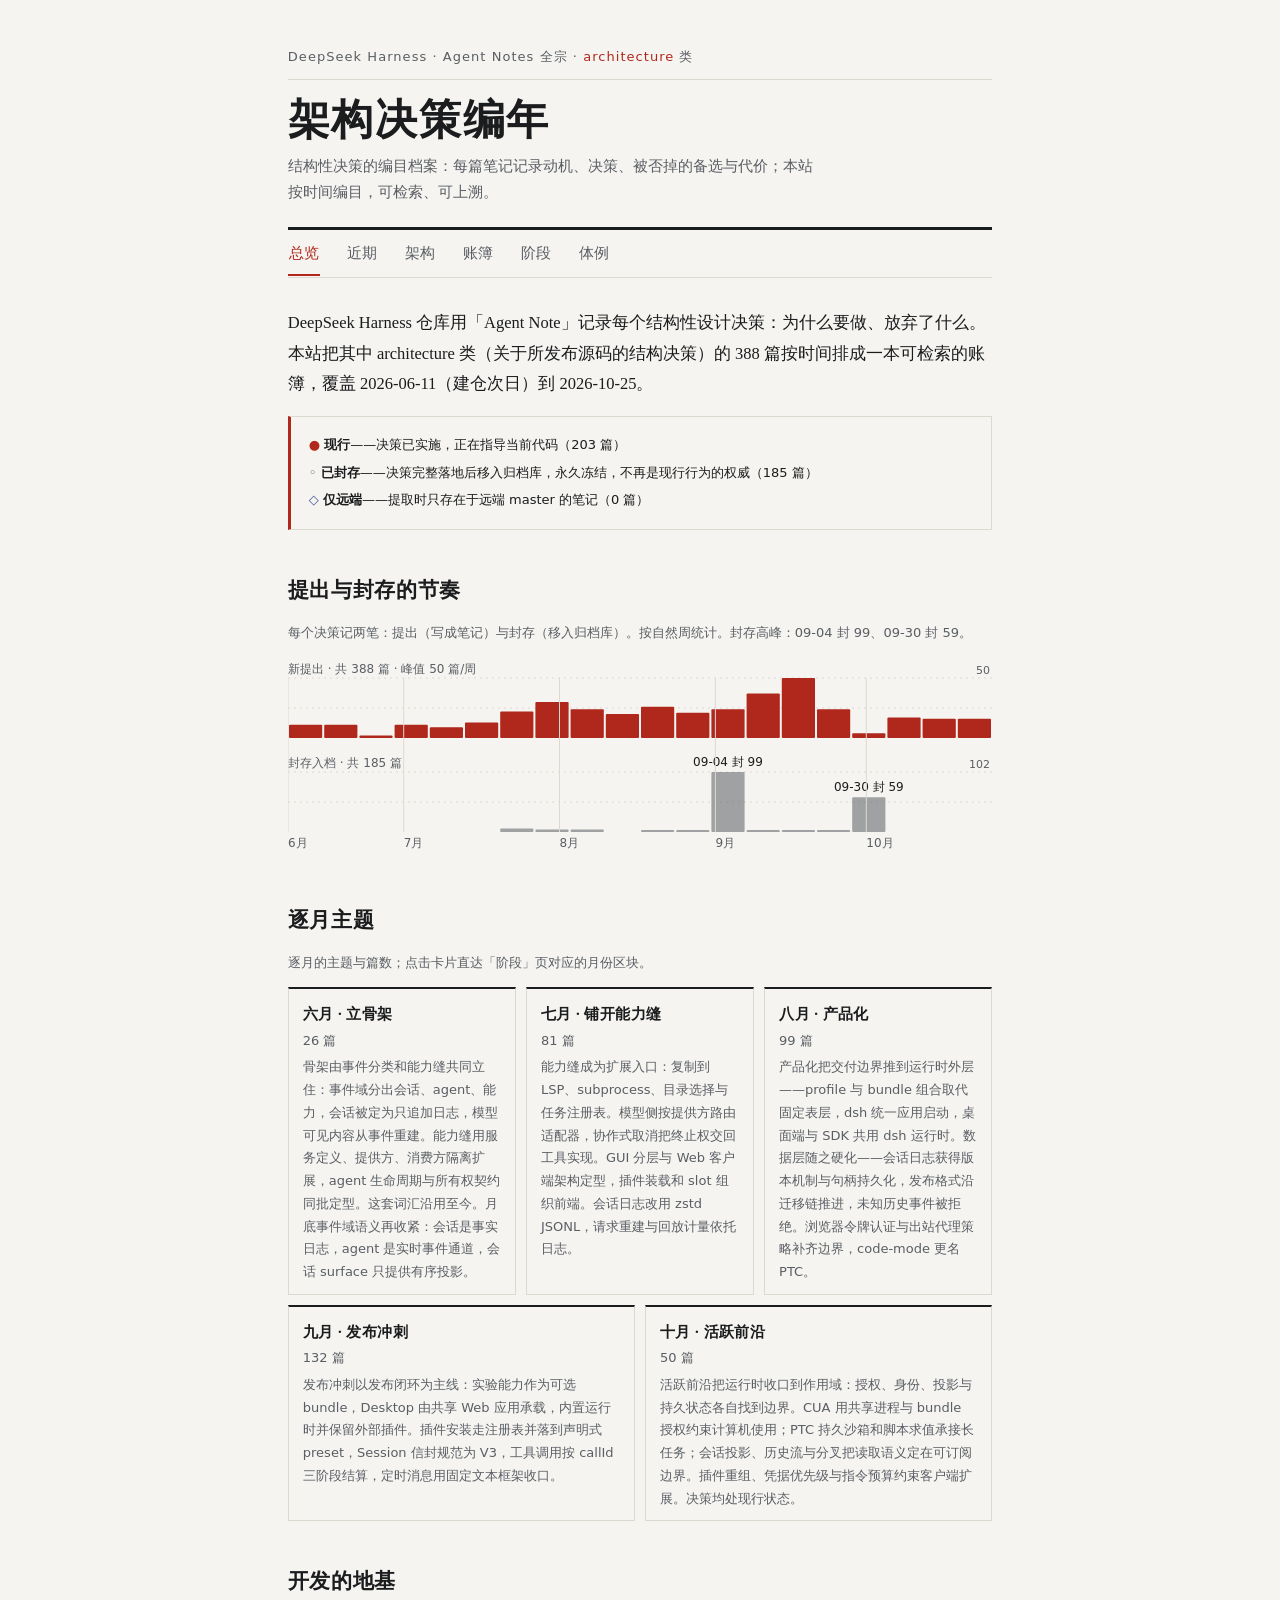
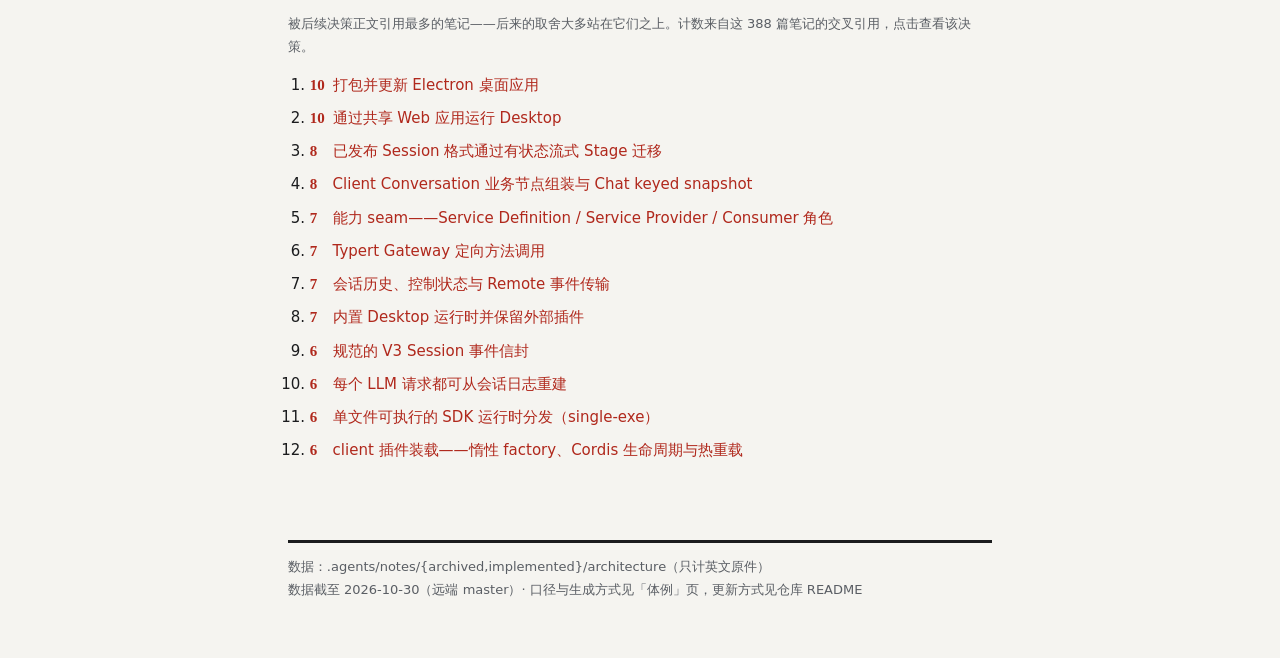
==== site/index.html @ 4ade8392 "修复 CI 提取步骤：extract 根目录探测纳入项目自身；DSH_REMOTE 支持从临时上游克隆读取 remoteHead（sync.yml 注入 dsh/master）" ====
<!doctype html>
<html lang="zh-CN">
<head>
  <meta charset="utf-8">
  <meta name="viewport" content="width=device-width, initial-scale=1">
  <meta name="description" content="">
  <title></title>
  <link rel="stylesheet" href="css/styles.css?v=202611031510b">
</head>
<body>
  <header class="site-head">
    <p class="kicker" id="slot-kicker"></p>
    <h1 id="slot-h1"></h1>
    <p class="subtitle" id="slot-subtitle"></p>
    <nav id="nav" aria-label="页面导航"></nav>
  </header>
  <main id="page" aria-live="polite">
    <noscript><p>本站按页加载脚本，需要启用 JavaScript。</p></noscript>
  </main>
  <footer class="site-foot">
    <p id="slot-footer"></p>
  </footer>
  <script src="js/vendor/marked.min.js"></script>
  <script src="js/data.js?v=202611031510b"></script>
  <script src="js/data.zh.js?v=202611031510b"></script>
  <script src="js/content.js?v=202611031510"></script>
  <script src="js/static.js"></script>
  <script src="js/app.js?v=202611031510b"></script>
</body>
</html>
---- site/css/styles.css ----
/* 架构决策编年 · 档案编目视觉体系
   文献标题用衬线，记录数据用等宽，说明文字用黑体；
   朱砂 = 现行/印色，墨灰 = 封存，靛青 = 仅远端。 */

:root {
  --paper: #f5f4f0;
  --ink: #1b1c1e;
  --ink-2: #5a5e64;
  --line: #dcd9d1;
  --line-soft: #e8e6e0;
  --seal: #b0281c;
  --seal-paper: #f1e4e0;
  --remote: #46539b;
  --hover: #eceae4;
  --serif: "Noto Serif SC", "Noto Serif CJK SC", "Source Han Serif SC", "Songti SC", "SimSun", serif;
  --sans: "Noto Sans SC", "PingFang SC", "Hiragino Sans GB", "Microsoft YaHei", system-ui, sans-serif;
  --mono: ui-monospace, "SF Mono", Menlo, Consolas, "Liberation Mono", monospace;
}

@media (prefers-color-scheme: dark) {
  :root {
    --paper: #17181a;
    --ink: #e9e7e2;
    --ink-2: #a3a7ad;
    --line: #2f3235;
    --line-soft: #24262a;
    --seal: #e0604c;
    --seal-paper: #2c211f;
    --remote: #9aa7e0;
    --hover: #1f2225;
  }
}

* { box-sizing: border-box; }

body {
  margin: 0;
  background: var(--paper);
  color: var(--ink);
  font: 400 15px/1.75 var(--sans);
  -webkit-font-smoothing: antialiased;
}

::selection { background: var(--seal); color: #fff; }

.site-head, main, .site-foot {
  max-width: 78ch;
  margin: 0 auto;
  padding: 0 20px;
}
.site-head { padding-top: 46px; }
main { min-height: 40vh; padding-bottom: 56px; }
.site-foot { padding-bottom: 44px; }

/* 卷首 */
.kicker {
  color: var(--ink-2);
  font-size: 13px;
  letter-spacing: .08em;
  margin: 0 0 14px;
  padding-bottom: 10px;
  border-bottom: 1px solid var(--line);
}
.kicker b { color: var(--seal); font-weight: 500; }

h1 {
  font-family: var(--serif);
  font-size: 42px;
  font-weight: 600;
  letter-spacing: .04em;
  line-height: 1.25;
  margin: 0 0 8px;
}

.subtitle {
  color: var(--ink-2);
  font-size: 14.5px;
  max-width: 58ch;
  margin: 0 0 22px;
}

#nav {
  display: flex;
  flex-wrap: wrap;
  gap: 2px 26px;
  border-top: 3px solid var(--ink);
  border-bottom: 1px solid var(--line);
  margin: 0 0 30px;
  padding: 2px 0;
}
#nav a {
  color: var(--ink-2);
  font-size: 14.5px;
  padding: 9px 1px 8px;
  border-bottom: 2px solid transparent;
  margin-bottom: -1px;
}
#nav a:hover { color: var(--ink); text-decoration: none; }
#nav a[aria-current="page"] {
  color: var(--seal);
  border-bottom-color: var(--seal);
}

/* 正文排版 */
.lede {
  font-family: var(--serif);
  font-size: 16.5px;
  line-height: 1.85;
  margin: 0 0 16px;
}
h2 {
  font-family: var(--serif);
  font-size: 21px;
  font-weight: 600;
  letter-spacing: .03em;
  margin: 42px 0 10px;
}
h3 { font-size: 15px; font-weight: 500; margin: 22px 0 6px; }
a { color: var(--seal); text-decoration: none; }
a:hover { text-decoration: underline; }
code { font-family: var(--mono); font-size: .9em; background: transparent; padding: 0; }
.small { font-size: 13px; }
.muted { color: var(--ink-2); }
.loading, .load-error { color: var(--ink-2); padding: 24px 0; }
.load-error { color: var(--seal); }

/* 数据带 */
.stats {
  display: flex;
  flex-wrap: wrap;
  border-top: 1px solid var(--line);
  border-bottom: 1px solid var(--line);
  margin: 0 0 16px;
}
.stats span {
  flex: 1 1 auto;
  color: var(--ink-2);
  font-size: 13px;
  padding: 10px 18px 10px 0;
  margin-right: 18px;
  border-right: 1px solid var(--line-soft);
}
.stats span:last-child { border-right: 0; }
.stats b {
  display: block;
  color: var(--ink);
  font-family: var(--serif);
  font-size: 24px;
  font-weight: 600;
  line-height: 1.3;
  font-variant-numeric: tabular-nums;
}

.legend {
  display: flex;
  flex-wrap: wrap;
  gap: 4px 20px;
  color: var(--ink-2);
  font-size: 13px;
  margin: 0 0 10px;
}
.legend i { font-style: normal; }
.legend .i.k { color: var(--seal); }
.legend .a.k { color: var(--ink-2); }
.legend .r.k { color: var(--remote); }

/* 怎么读 */
.guide {
  border: 1px solid var(--line);
  border-left: 3px solid var(--seal);
  border-radius: 0;
  padding: 12px 18px;
  margin: 0 0 16px;
  background: var(--paper);
}
.guide p { margin: 5px 0; }
.guide .k { font-style: normal; }
.guide .i.k { color: var(--seal); }
.guide .a.k { color: var(--ink-2); }
.guide .r.k { color: var(--remote); }

/* 节奏图 */
.cadence { margin: 0; }
.cadence .lane-label, .cadence .tick { fill: var(--ink-2); font-size: 12px; }
.cadence .gridval { fill: var(--ink-2); font-size: 11px; font-variant-numeric: tabular-nums; }
.cadence .sweep { fill: var(--ink); font-size: 12px; }
.cadence .gridline { stroke: var(--line); stroke-width: 1; stroke-dasharray: 2 4; }
.cadence .monthline { stroke: var(--line); stroke-width: 1; }
.cadence .bar-p { fill: var(--seal); }
.cadence .bar-s { fill: var(--ink-2); opacity: .55; }
.cadence .hit { fill: transparent; }

/* 月份速览条 */
.month-strip { display: flex; flex-wrap: wrap; gap: 10px; }
.month-strip a {
  flex: 1 1 190px;
  border: 1px solid var(--line);
  border-top: 2px solid var(--ink);
  border-radius: 0;
  padding: 12px 14px 10px;
  color: inherit;
  background: var(--paper);
}
.month-strip a:hover { background: var(--hover); text-decoration: none; border-top-color: var(--seal); }
.month-strip .m { font-family: var(--serif); font-weight: 600; letter-spacing: .03em; }
.month-strip .c { display: block; color: var(--ink-2); font-size: 13px; font-variant-numeric: tabular-nums; margin-top: 2px; }
.month-strip .p { display: block; color: var(--ink-2); font-size: 13px; margin-top: 4px; }

/* 账簿 */
.ledger-tools {
  display: flex;
  align-items: center;
  gap: 14px;
  margin-bottom: 14px;
}
.ledger-tools input {
  flex: 1;
  min-width: 0;
  max-width: 46ch;
  font: 400 14px/1.4 var(--sans);
  color: var(--ink);
  background: var(--paper);
  border: 1px solid var(--line);
  border-bottom: 1px solid var(--ink);
  border-radius: 0;
  padding: 8px 12px;
}
.ledger-tools input:focus { outline: 2px solid var(--seal); outline-offset: -1px; }
.ledger-tools .lang-toggle,
#lang-toggle {
  flex: none;
  font: 400 13px/1 var(--sans);
  color: var(--ink);
  background: var(--paper);
  border: 1px solid var(--ink);
  border-radius: 2px;
  padding: 8px 12px;
  cursor: pointer;
}
#lang-toggle:hover { background: var(--hover); }
#lang-toggle[aria-pressed="true"] { border-color: var(--seal); color: var(--seal); }

.ledger > details {
  border-top: 1px solid var(--line);
  border-left: 2px solid transparent;
  padding-left: 14px;
  margin-left: -16px;
}
.ledger > details:last-of-type { border-bottom: 1px solid var(--line); }
.ledger > details[open] { border-left-color: var(--seal); }
.ledger summary {
  display: flex;
  flex-wrap: wrap;
  align-items: baseline;
  gap: 4px 12px;
  padding: 12px 2px;
  cursor: pointer;
}
.ledger summary .vol {
  font-family: var(--serif);
  font-size: 12.5px;
  color: var(--ink-2);
  border: 1px solid var(--line);
  border-radius: 2px;
  padding: 0 7px;
  line-height: 1.7;
}
.ledger summary .m {
  font-family: var(--serif);
  font-size: 17px;
  font-weight: 600;
  letter-spacing: .04em;
  min-width: 3em;
}
.ledger summary .phase { font-weight: 500; }
.ledger summary .count { color: var(--ink-2); font-size: 13px; font-variant-numeric: tabular-nums; }
.ledger > details[open] summary .m { color: var(--seal); }
.phase-note { color: var(--ink-2); font-size: 13px; margin: 0 0 10px; padding: 0 2px; }
.rows { padding-bottom: 14px; }

/* 账簿行：抽出即展开的卷宗 */
.rowd {
  border: 1px solid transparent;
  border-radius: 6px;
  margin-bottom: 6px;
}
.rowd > summary {
  display: flex;
  align-items: baseline;
  gap: 10px;
  padding: 5px 10px;
  cursor: pointer;
  list-style: none;
  border-left: 2px solid transparent;
  margin-left: -12px;
}
.rowd > summary::-webkit-details-marker { display: none; }
.rowd > summary:hover { background: var(--hover); border-radius: 6px; }
.rowd[open] { border-color: var(--line); background: var(--paper); }
.rowd[open] > summary { border-left-color: var(--seal); padding: 8px 12px 4px; }
.rowd .mark { flex: none; width: 1em; text-align: center; }
.rowd .d { flex: none; color: var(--ink-2); }
.rowd .tt {
  flex: 1;
  min-width: 0;
  overflow: hidden;
  text-overflow: ellipsis;
  white-space: nowrap;
}
.rowd[open] .tt {
  white-space: normal;
  font-family: var(--serif);
  font-size: 15px;
  font-weight: 600;
  color: var(--ink);
}
.rowd.a, .rowd.a .mark, .rowd.a .tt { color: var(--ink-2); }
.rowd.i .mark { color: var(--seal); }
.rowd.r .mark { color: var(--remote); }
.rowd.r .tt { font-style: normal; }

.rowd .detail { padding: 4px 12px 12px; }
.rowd .detail .sec {
  margin: 0 0 16px;
  padding-top: 12px;
  border-top: 1px solid var(--line-soft);
  font-size: 13.5px;
  line-height: 1.75;
}
.rowd .detail .sec:first-child { border-top: 0; padding-top: 2px; }
.rowd .detail .lbl {
  display: block;
  font-weight: 600;
  color: var(--seal);
  font-size: 15px;
  letter-spacing: .02em;
  margin-bottom: 6px;
}
/* Markdown 渲染正文：内部小节标题用衬线墨色，与章节徽章明确分层 */
.rowd .detail .md { line-height: 1.8; }
.rowd .detail .md > :first-child { margin-top: 0; }
.rowd .detail .md > :last-child { margin-bottom: 0; }
.rowd .detail .md h3 {
  font-family: var(--serif);
  font-size: 15px;
  font-weight: 600;
  letter-spacing: .02em;
  color: var(--ink);
  margin: 16px 0 6px;
  padding-bottom: 3px;
  border-bottom: 1px solid var(--line-soft);
}
.rowd .detail .md h4 {
  font-size: 13.5px;
  font-weight: 600;
  color: var(--ink);
  margin: 12px 0 4px;
}
.rowd .detail .md p { margin: 6px 0; }
.rowd .detail .md ul, .rowd .detail .md ol { margin: 6px 0; padding-left: 20px; }
.rowd .detail .md li { margin: 3px 0; }
.rowd .detail .md code {
  font-family: var(--mono);
  font-size: .92em;
  background: var(--hover);
  border-radius: 3px;
  padding: 0 4px;
}
.rowd .detail .md pre {
  background: var(--hover);
  border: 1px solid var(--line);
  border-radius: 3px;
  padding: 8px 12px;
  overflow-x: auto;
}
.rowd .detail .md pre code { background: transparent; padding: 0; }
.rowd .detail .md table {
  border-collapse: collapse;
  margin: 8px 0;
  font-size: 13px;
  display: block;
  overflow-x: auto;
  max-width: 100%;
}
.rowd .detail .md th, .rowd .detail .md td {
  border: 1px solid var(--line);
  padding: 3px 10px;
  text-align: left;
  vertical-align: top;
}
.rowd .detail .md th { background: var(--hover); font-weight: 500; }
.rowd .detail .md blockquote {
  margin: 6px 0;
  padding: 2px 0 2px 12px;
  border-left: 3px solid var(--line);
  color: var(--ink-2);
}
.rowd .detail .md hr { border: 0; border-top: 1px solid var(--line); margin: 10px 0; }
.rowd .detail .md a { color: var(--seal); }
.rowd .detail .md code.md-ref { color: var(--ink-2); background: transparent; padding: 0; }
.rowd .detail .alts { margin: 0; padding-left: 18px; }
.rowd .detail .alts li { margin: 4px 0; }
.rowd .detail .alts b { font-weight: 500; }
.rowd .detail .refs a { margin-right: 10px; }
.rowd .detail .refs code { color: var(--seal); }
.rowd .detail .meta { margin: 0; overflow-wrap: anywhere; }
.rowd .detail .meta code { color: var(--ink-2); }

/* 开发的地基 */
.founds { margin: 0; padding-left: 22px; }
.founds li { margin: 7px 0; }
.founds .n {
  display: inline-block;
  min-width: 2.4ch;
  font-family: var(--serif);
  font-weight: 600;
  font-variant-numeric: tabular-nums;
  color: var(--seal);
}

/* 架构页 */
.map-embed { margin: 18px 0 8px; }
.map-embed iframe {
  width: 100%;
  height: 680px;
  border: 1px solid var(--line);
  border-radius: 0;
  background: var(--paper);
}
.map-embed figcaption { color: var(--ink-2); font-size: 13px; margin-bottom: 6px; }
.region { margin-bottom: 34px; }
.region h2 .vol {
  font-size: 12.5px;
  font-weight: 400;
  color: var(--ink-2);
  border: 1px solid var(--line);
  border-radius: 2px;
  padding: 1px 7px;
  margin-right: 4px;
  vertical-align: 3px;
  letter-spacing: 0;
}
.keys { margin: 10px 0 0; padding: 0; list-style: none; }
.keys li { display: flex; align-items: baseline; gap: 10px; padding: 4px 0; }
.keys .mark { flex: none; width: 1em; text-align: center; }
.keys li.a .mark { color: var(--ink-2); }
.keys li.i .mark { color: var(--seal); }
.keys li.r .mark { color: var(--remote); }
.keys .gloss { color: var(--ink-2); font-size: 13.5px; }
.keys a { color: inherit; display: inline; }
.keys a:hover { color: var(--seal); text-decoration: none; }
.keys .d { color: var(--ink-2); }
.keys .slug { color: var(--ink-2); font-size: 12px; }

/* 阶段页 */
.phase-block { margin-bottom: 40px; }
.phase-block > header {
  display: flex;
  flex-wrap: wrap;
  align-items: baseline;
  gap: 4px 14px;
  margin-bottom: 6px;
  padding-top: 10px;
  border-top: 1px solid var(--line);
}
.phase-block > header .vol {
  font-family: var(--serif);
  font-size: 12.5px;
  color: var(--ink-2);
  border: 1px solid var(--line);
  border-radius: 2px;
  padding: 0 7px;
}
.phase-block > header .m { font-family: var(--serif); font-size: 20px; font-weight: 600; letter-spacing: .03em; }
.phase-block > header .range { color: var(--ink-2); font-size: 13px; }
.phase-block > header .count { color: var(--ink-2); font-size: 13px; margin-left: auto; font-variant-numeric: tabular-nums; }
.sweep-callout {
  border-left: 3px solid var(--ink-2);
  padding: 2px 0 2px 14px;
  margin: 14px 0;
}
.sweep-callout p { margin: 4px 0; }

/* 体例页 */
.about dt { font-weight: 500; margin-top: 18px; font-family: var(--serif); letter-spacing: .02em; }
.about dd { margin: 3px 0 0; color: var(--ink-2); }
.class-table { border-collapse: collapse; margin: 12px 0; font-size: 14px; }
.class-table th, .class-table td {
  text-align: left;
  padding: 6px 20px 6px 0;
  border-bottom: 1px solid var(--line);
  font-weight: 400;
}
.class-table th { color: var(--ink-2); font-size: 13px; }
.class-table td.num { font-variant-numeric: tabular-nums; }

/* 版权页 */
.site-foot p {
  color: var(--ink-2);
  font-size: 13px;
  border-top: 3px solid var(--ink);
  padding-top: 12px;
  line-height: 1.8;
}

@media (max-width: 560px) {
  .site-head { padding-top: 30px; }
  h1 { font-size: 32px; }
  .stats span { padding-right: 12px; margin-right: 12px; }
  .rowd > summary { gap: 7px; }
}

/* 锚点跳转高亮 */
@keyframes arch-flash {
  from { background: var(--seal-paper); }
  to { background: transparent; }
}
.phase-block.flash { animation: arch-flash 1.4s ease-out 1; border-radius: 6px; }
@media (prefers-reduced-motion: reduce) {
  .phase-block.flash { animation: none; background: var(--seal-paper); }
}

/* 「近期」页 */
.recent-toggle { display: flex; flex-wrap: wrap; gap: 6px; margin: 0 0 18px; }
.recent-toggle button {
  font: 400 13px/1 var(--sans);
  color: var(--ink-2);
  background: var(--paper);
  border: 1px solid var(--line);
  border-radius: 14px;
  padding: 6px 14px;
  cursor: pointer;
}
.recent-toggle button:hover { color: var(--ink); }
.recent-toggle button[aria-pressed="true"] {
  color: var(--seal);
  border-color: var(--seal);
  font-weight: 500;
}
.pulse-band, .delta-band {
  display: flex; flex-wrap: wrap; gap: 4px 26px;
  border-top: 1px solid var(--line); border-bottom: 1px solid var(--line);
  padding: 12px 0; margin: 0 0 14px;
}
.pulse-band b, .delta-band b {
  font-family: var(--serif); font-size: 20px; font-weight: 600;
  font-variant-numeric: tabular-nums; display: block; line-height: 1.3;
}
.pulse-band span, .delta-band span { color: var(--ink-2); font-size: 13px; }
.pulse-band .hero { position: relative; }
.pulse-band .hero b { font-size: 30px; color: var(--seal); }
.pulse-band .hero b[data-log] { cursor: help; }
.pulse-band .hero b::after {
  content: attr(data-log);
  position: absolute; left: 0; top: calc(100% + 8px);
  background: var(--ink); color: var(--paper);
  font-family: var(--sans); font-size: 12px; font-weight: 400;
  padding: 4px 10px; border-radius: 4px; white-space: nowrap;
  opacity: 0; pointer-events: none; transition: opacity .12s; z-index: 5;
}
.pulse-band .hero b:hover::after { opacity: 1; }
.day { font-family: var(--serif); font-size: 15px; font-weight: 600; margin: 18px 0 4px; }
.day .n { font-family: var(--sans); font-size: 12px; font-weight: 400; color: var(--ink-2); }
.recent-feed, .feed { list-style: none; margin: 0; padding: 0; }
.recent-feed li, .feed li {
  display: flex; align-items: baseline; gap: 10px;
  padding: 4px 0; border-bottom: 1px solid var(--line-soft);
}
.recent-feed .mark, .feed .mark { flex: none; width: 1em; text-align: center; }
.recent-feed .d, .feed .d { flex: none; color: var(--ink-2); font-family: var(--mono); font-size: .9em; }
.recent-feed .t, .feed .t { color: inherit; }
.recent-feed li.i .mark, .feed li.i .mark { color: var(--seal); }
.recent-feed li.a, .feed li.a { color: var(--ink-2); }
.recent-feed li.r .mark, .feed li.r .mark { color: var(--remote); }
.recent-feed .tag, .feed .tag {
  flex: none; margin-left: auto; color: var(--ink-2);
  font-size: 12px; border: 1px solid var(--line); border-radius: 2px; padding: 0 7px;
}
.digest { border-top: 1px solid var(--line); padding: 10px 0; }
.digest header { display: flex; align-items: baseline; gap: 12px; }
.digest .dn { font-family: var(--serif); font-size: 16px; font-weight: 600; }
.digest .dc { color: var(--ink-2); font-size: 13px; font-variant-numeric: tabular-nums; }
.latest3 { list-style: none; margin: 6px 0 0; padding: 0; }
.latest3 li { padding: 2px 0; font-size: 13.5px; }
.latest3 a { color: inherit; }
.chips .chip {
  display: inline-block; border: 1px solid var(--line); border-radius: 14px;
  padding: 2px 12px; margin: 0 6px 6px 0; font-size: 13px;
}
.chips .chip b { font-weight: 600; color: var(--seal); }
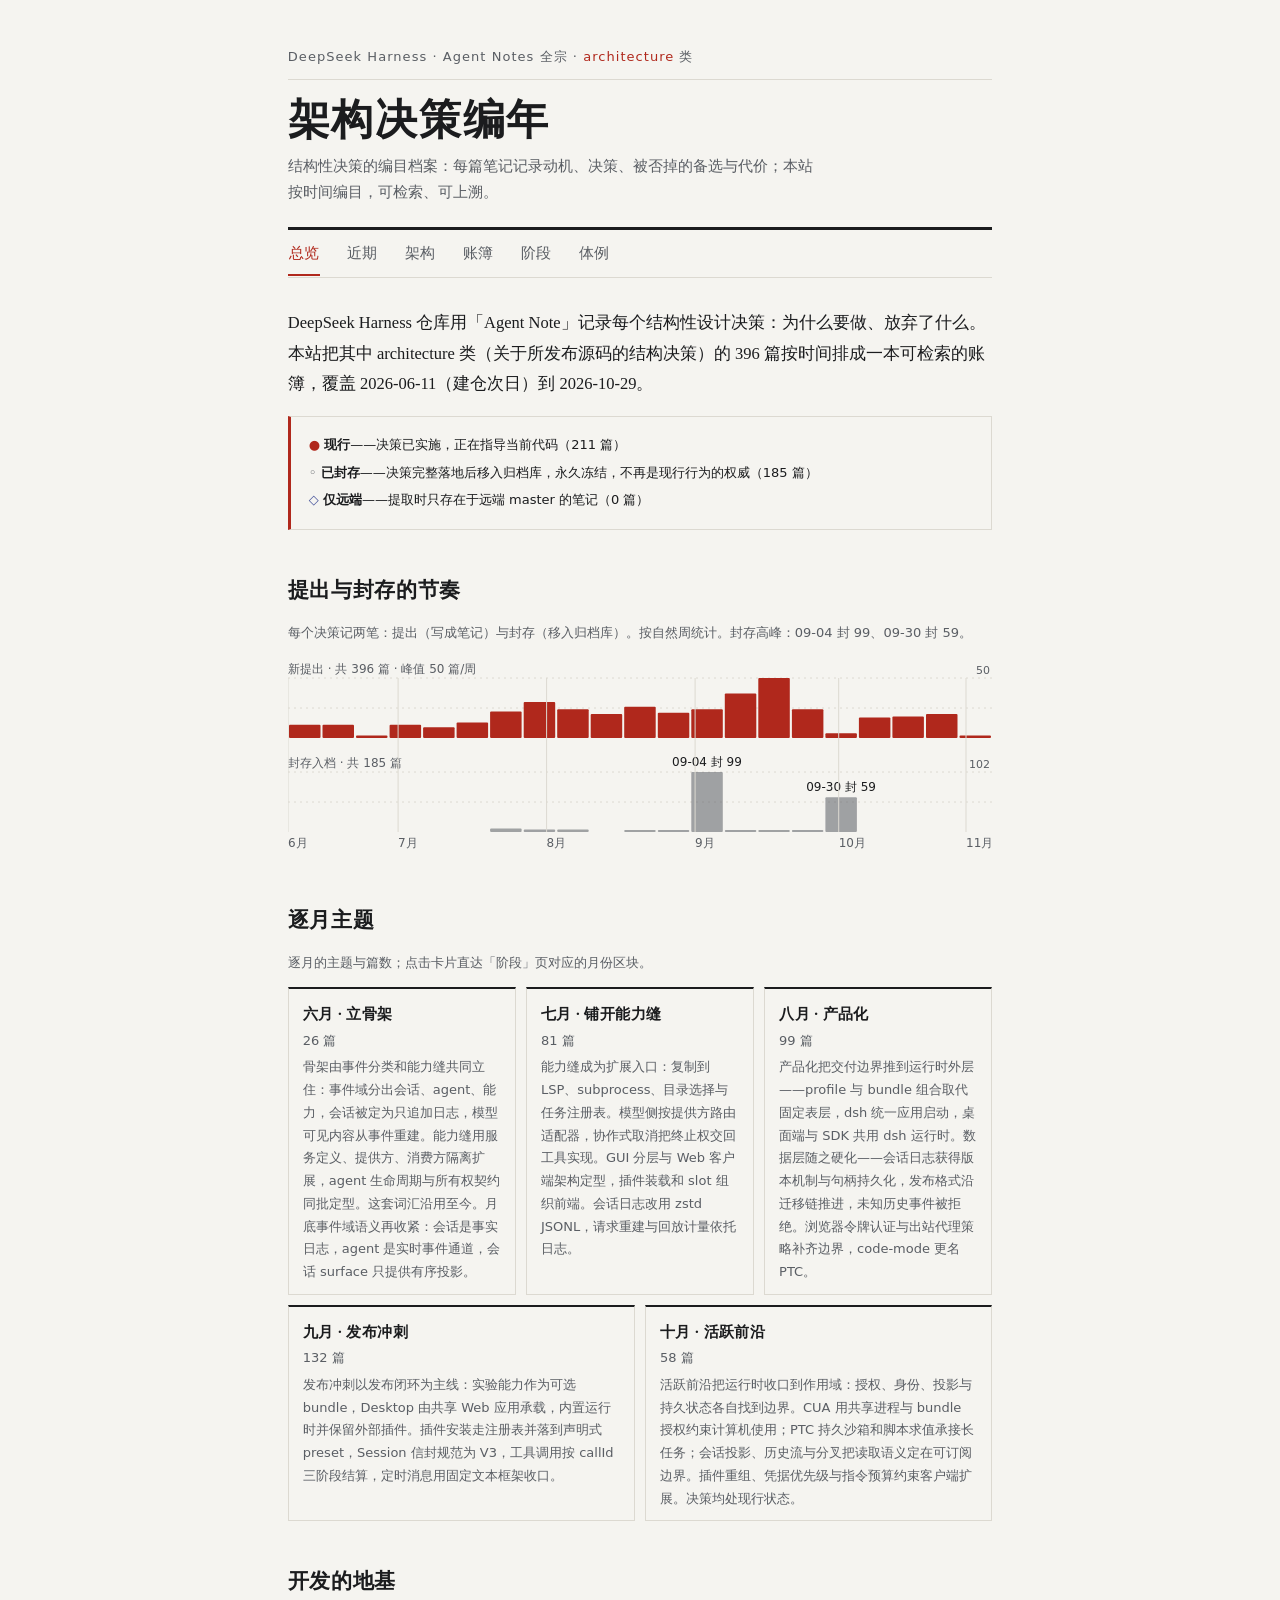
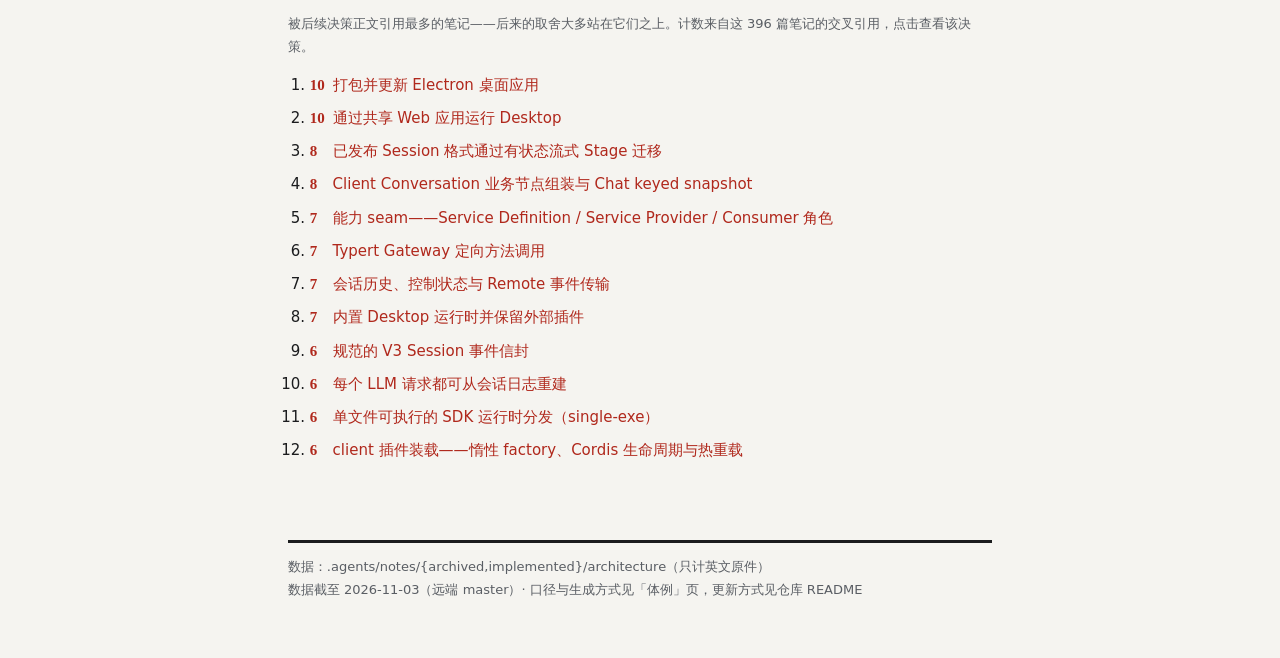
==== commit e791a8b1: "sync: 上游笔记更新 2026-11-04" ====
--- a/site/index.html
+++ b/site/index.html
@@ -5,7 +5,7 @@
   <meta name="viewport" content="width=device-width, initial-scale=1">
   <meta name="description" content="">
   <title></title>
-  <link rel="stylesheet" href="css/styles.css?v=202611031510b">
+  <link rel="stylesheet" href="css/styles.css?v=202611040110b">
 </head>
 <body>
   <header class="site-head">
@@ -21,10 +21,10 @@
     <p id="slot-footer"></p>
   </footer>
   <script src="js/vendor/marked.min.js"></script>
-  <script src="js/data.js?v=202611031510b"></script>
-  <script src="js/data.zh.js?v=202611031510b"></script>
-  <script src="js/content.js?v=202611031510"></script>
+  <script src="js/data.js?v=202611040110b"></script>
+  <script src="js/data.zh.js?v=202611040110b"></script>
+  <script src="js/content.js?v=202611040110"></script>
   <script src="js/static.js"></script>
-  <script src="js/app.js?v=202611031510b"></script>
+  <script src="js/app.js?v=202611040110b"></script>
 </body>
 </html>
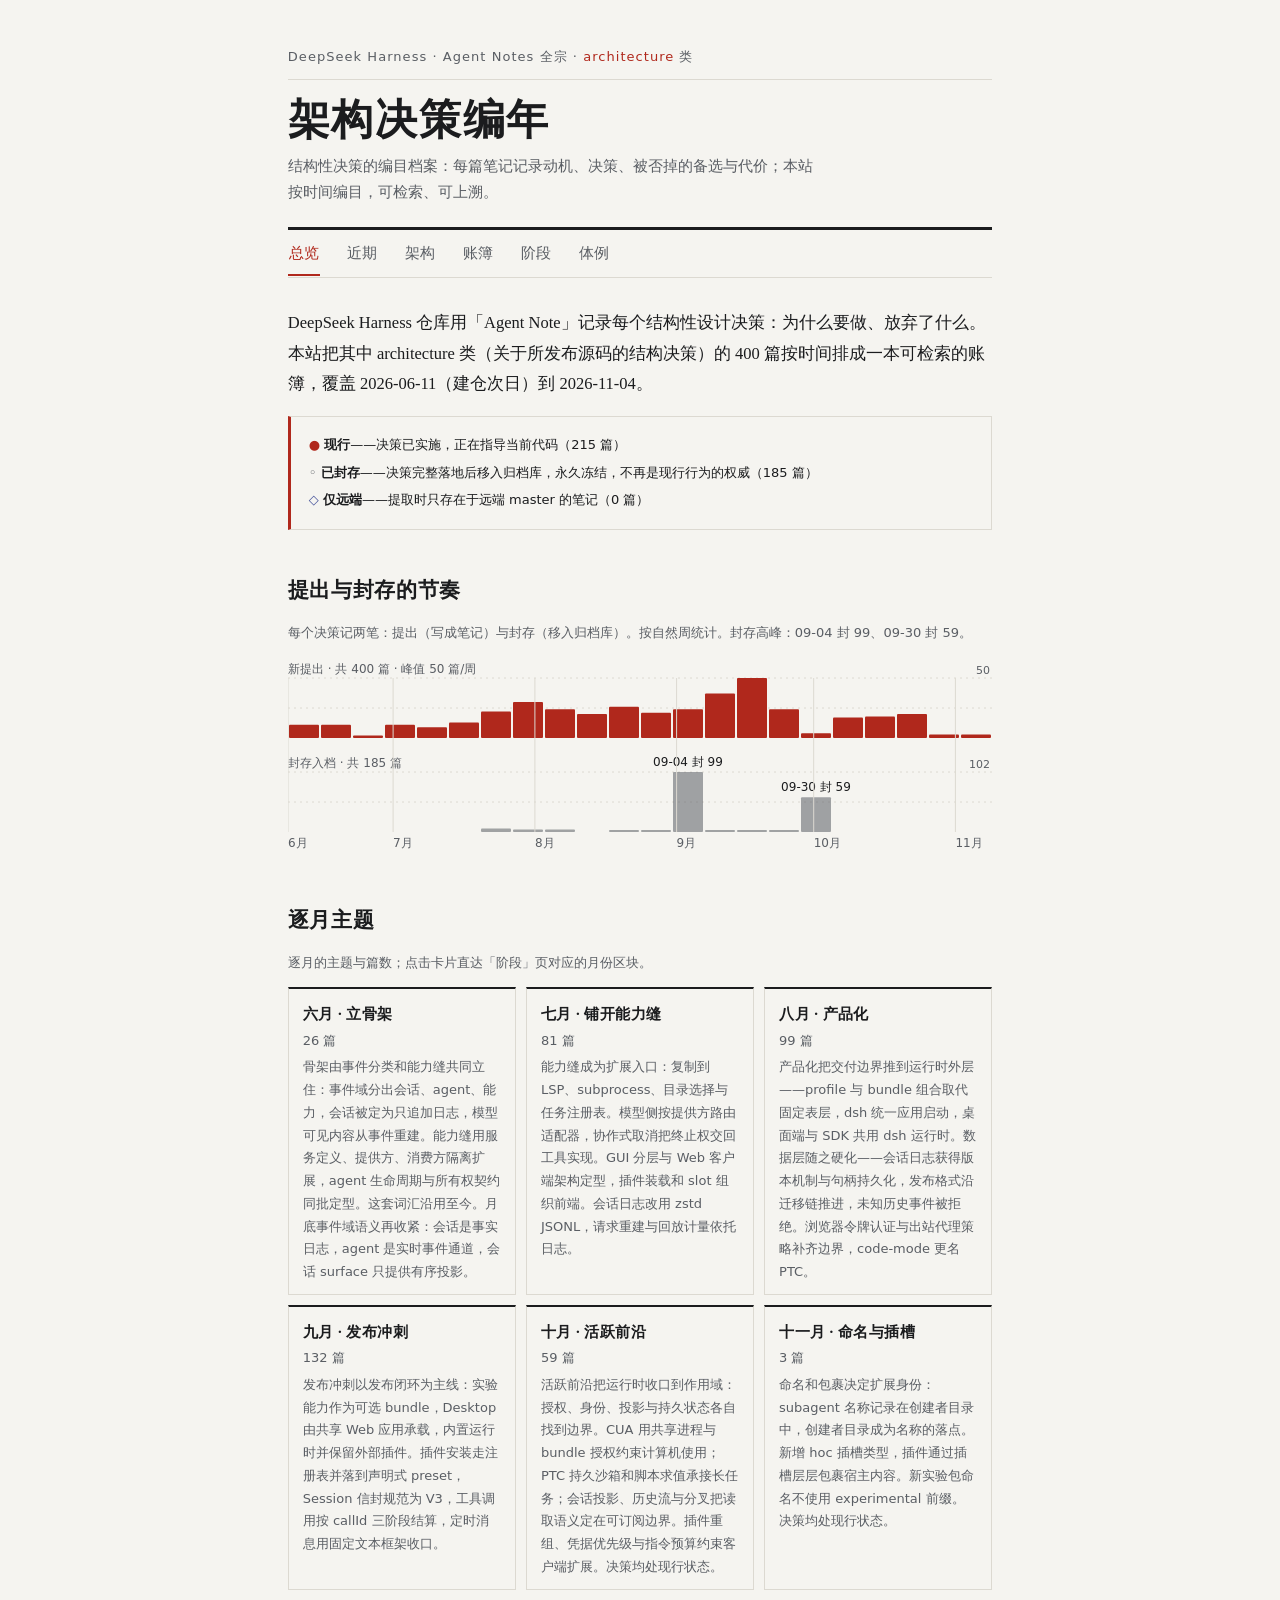
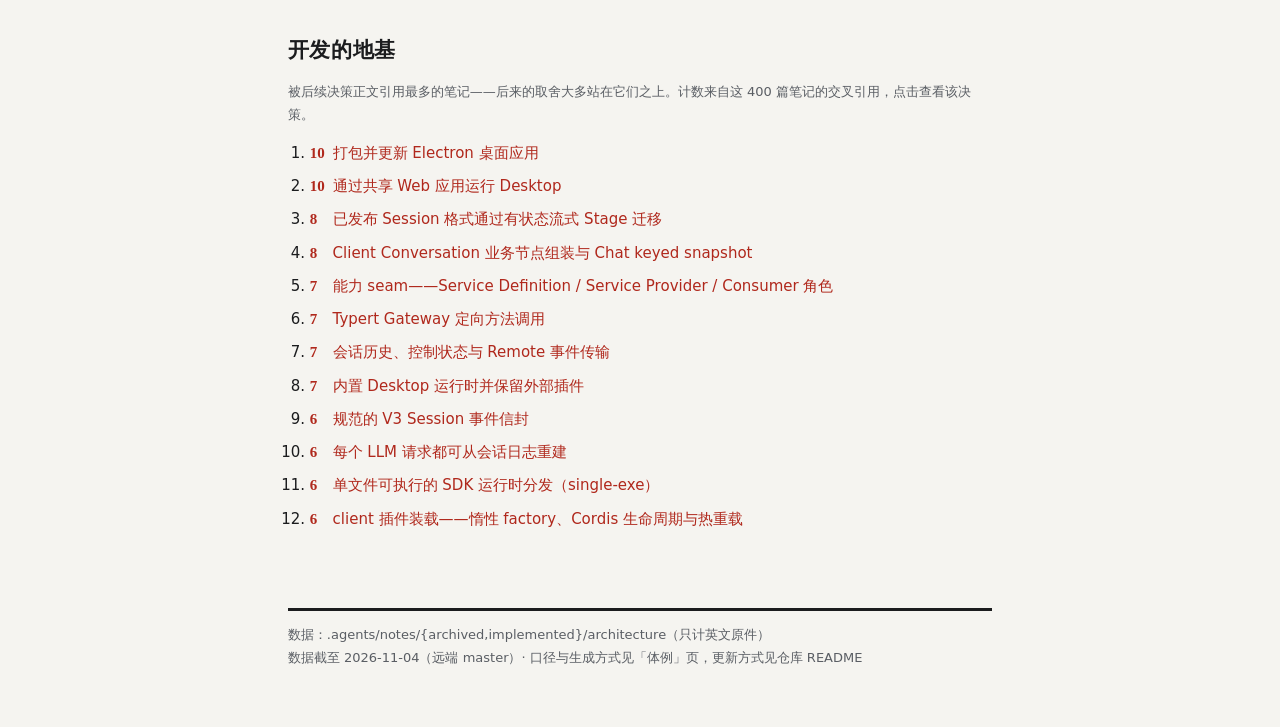
==== commit e5d31570: "sync: 上游笔记更新 2026-11-05" ====
--- a/site/index.html
+++ b/site/index.html
@@ -5,7 +5,7 @@
   <meta name="viewport" content="width=device-width, initial-scale=1">
   <meta name="description" content="">
   <title></title>
-  <link rel="stylesheet" href="css/styles.css?v=202611040110b">
+  <link rel="stylesheet" href="css/styles.css?v=202611050125b">
 </head>
 <body>
   <header class="site-head">
@@ -21,10 +21,10 @@
     <p id="slot-footer"></p>
   </footer>
   <script src="js/vendor/marked.min.js"></script>
-  <script src="js/data.js?v=202611040110b"></script>
-  <script src="js/data.zh.js?v=202611040110b"></script>
-  <script src="js/content.js?v=202611040110"></script>
+  <script src="js/data.js?v=202611050125b"></script>
+  <script src="js/data.zh.js?v=202611050125b"></script>
+  <script src="js/content.js?v=202611050125"></script>
   <script src="js/static.js"></script>
-  <script src="js/app.js?v=202611040110b"></script>
+  <script src="js/app.js?v=202611050125b"></script>
 </body>
 </html>
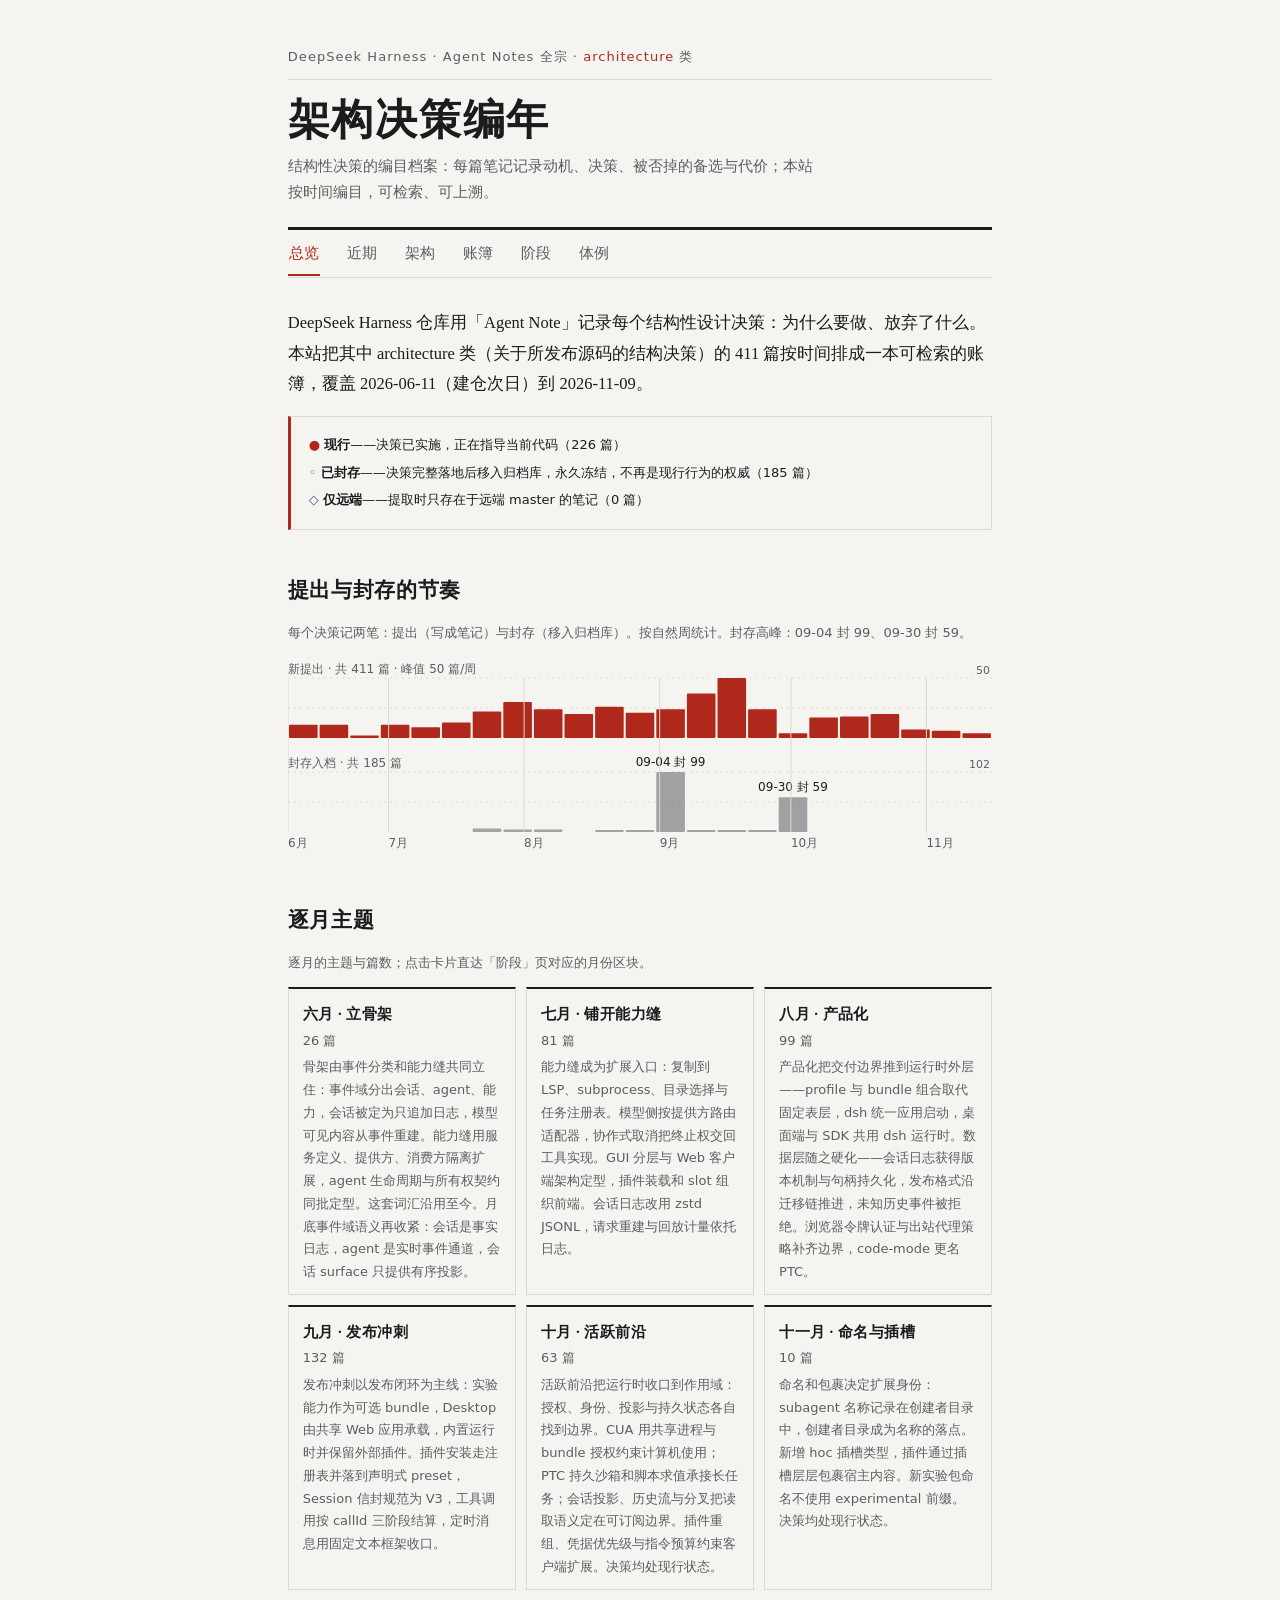
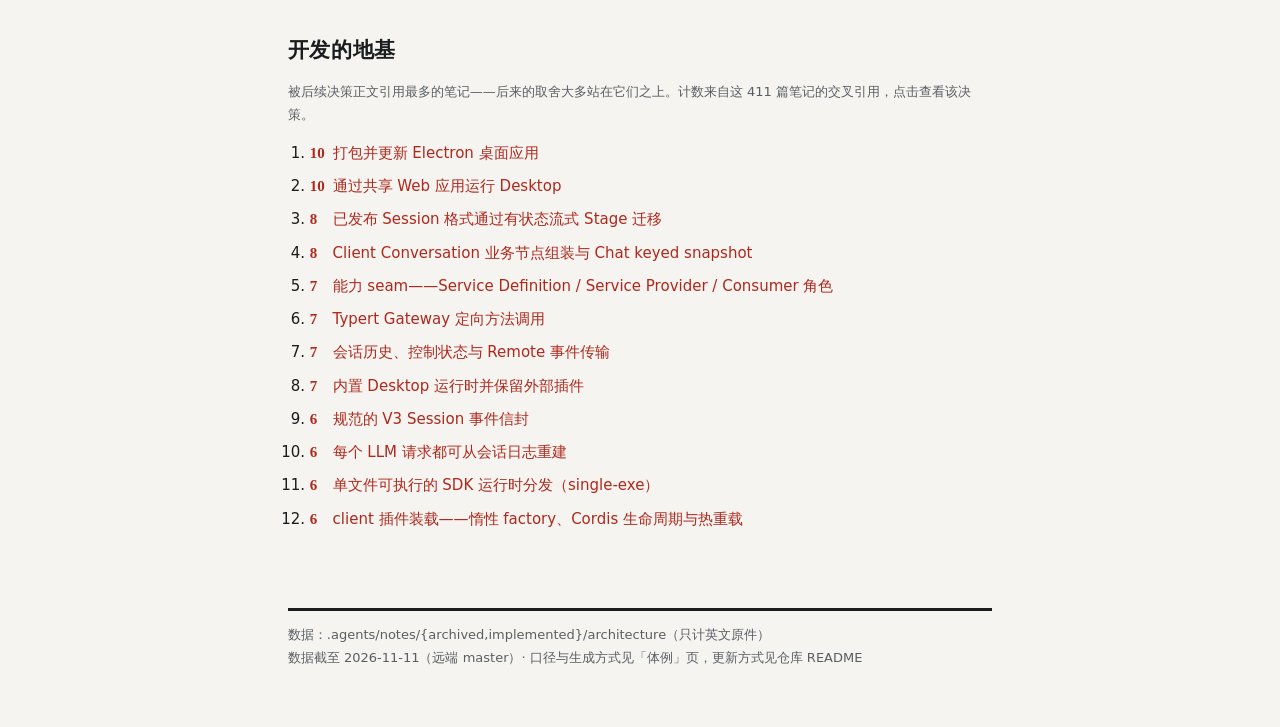
==== commit 4b3405d6: "sync: 上游笔记更新 2026-11-12" ====
--- a/site/index.html
+++ b/site/index.html
@@ -5,7 +5,7 @@
   <meta name="viewport" content="width=device-width, initial-scale=1">
   <meta name="description" content="">
   <title></title>
-  <link rel="stylesheet" href="css/styles.css?v=202611050125b">
+  <link rel="stylesheet" href="css/styles.css?v=202611120215b">
 </head>
 <body>
   <header class="site-head">
@@ -21,10 +21,10 @@
     <p id="slot-footer"></p>
   </footer>
   <script src="js/vendor/marked.min.js"></script>
-  <script src="js/data.js?v=202611050125b"></script>
-  <script src="js/data.zh.js?v=202611050125b"></script>
-  <script src="js/content.js?v=202611050125"></script>
+  <script src="js/data.js?v=202611120215b"></script>
+  <script src="js/data.zh.js?v=202611120215b"></script>
+  <script src="js/content.js?v=202611120215"></script>
   <script src="js/static.js"></script>
-  <script src="js/app.js?v=202611050125b"></script>
+  <script src="js/app.js?v=202611120215b"></script>
 </body>
 </html>
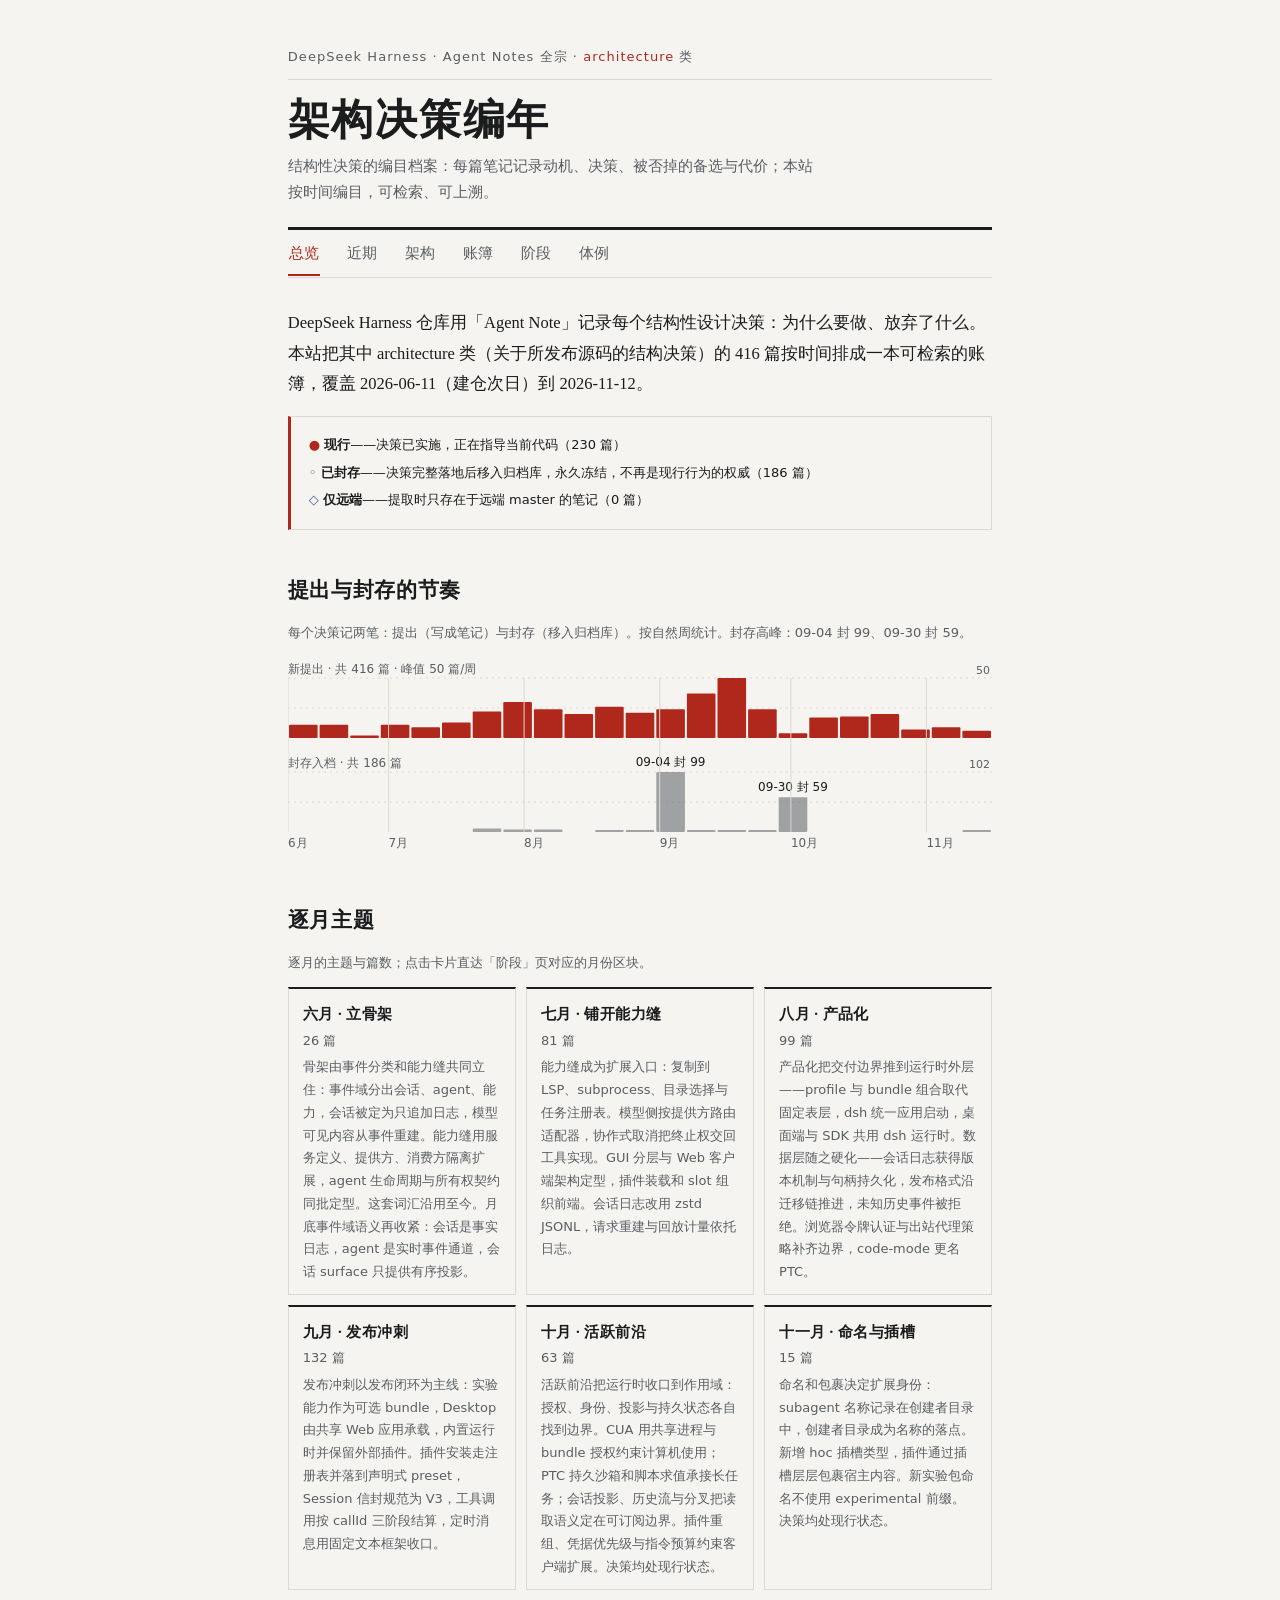
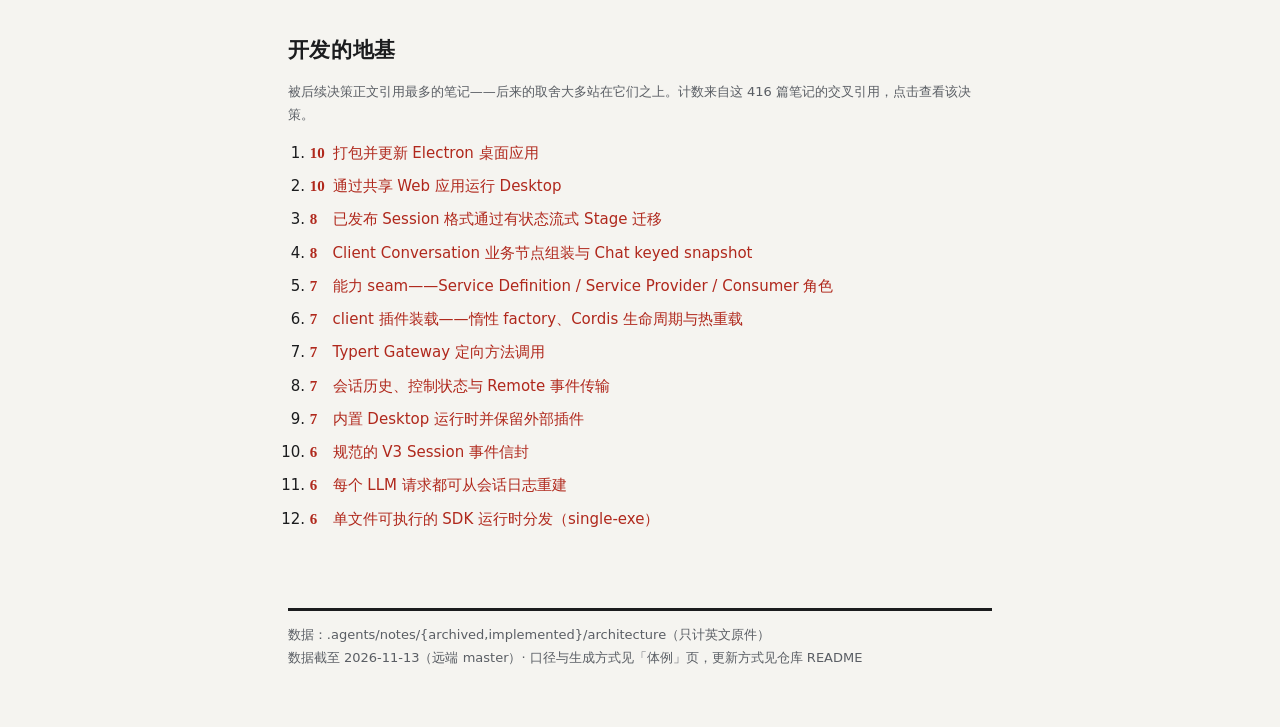
==== commit c9f9723f: "sync: 上游笔记更新 2026-11-14" ====
--- a/site/index.html
+++ b/site/index.html
@@ -5,7 +5,7 @@
   <meta name="viewport" content="width=device-width, initial-scale=1">
   <meta name="description" content="">
   <title></title>
-  <link rel="stylesheet" href="css/styles.css?v=202611120215b">
+  <link rel="stylesheet" href="css/styles.css?v=202611140126b">
 </head>
 <body>
   <header class="site-head">
@@ -21,10 +21,10 @@
     <p id="slot-footer"></p>
   </footer>
   <script src="js/vendor/marked.min.js"></script>
-  <script src="js/data.js?v=202611120215b"></script>
-  <script src="js/data.zh.js?v=202611120215b"></script>
-  <script src="js/content.js?v=202611120215"></script>
+  <script src="js/data.js?v=202611140126b"></script>
+  <script src="js/data.zh.js?v=202611140126b"></script>
+  <script src="js/content.js?v=202611140126"></script>
   <script src="js/static.js"></script>
-  <script src="js/app.js?v=202611120215b"></script>
+  <script src="js/app.js?v=202611140126b"></script>
 </body>
 </html>
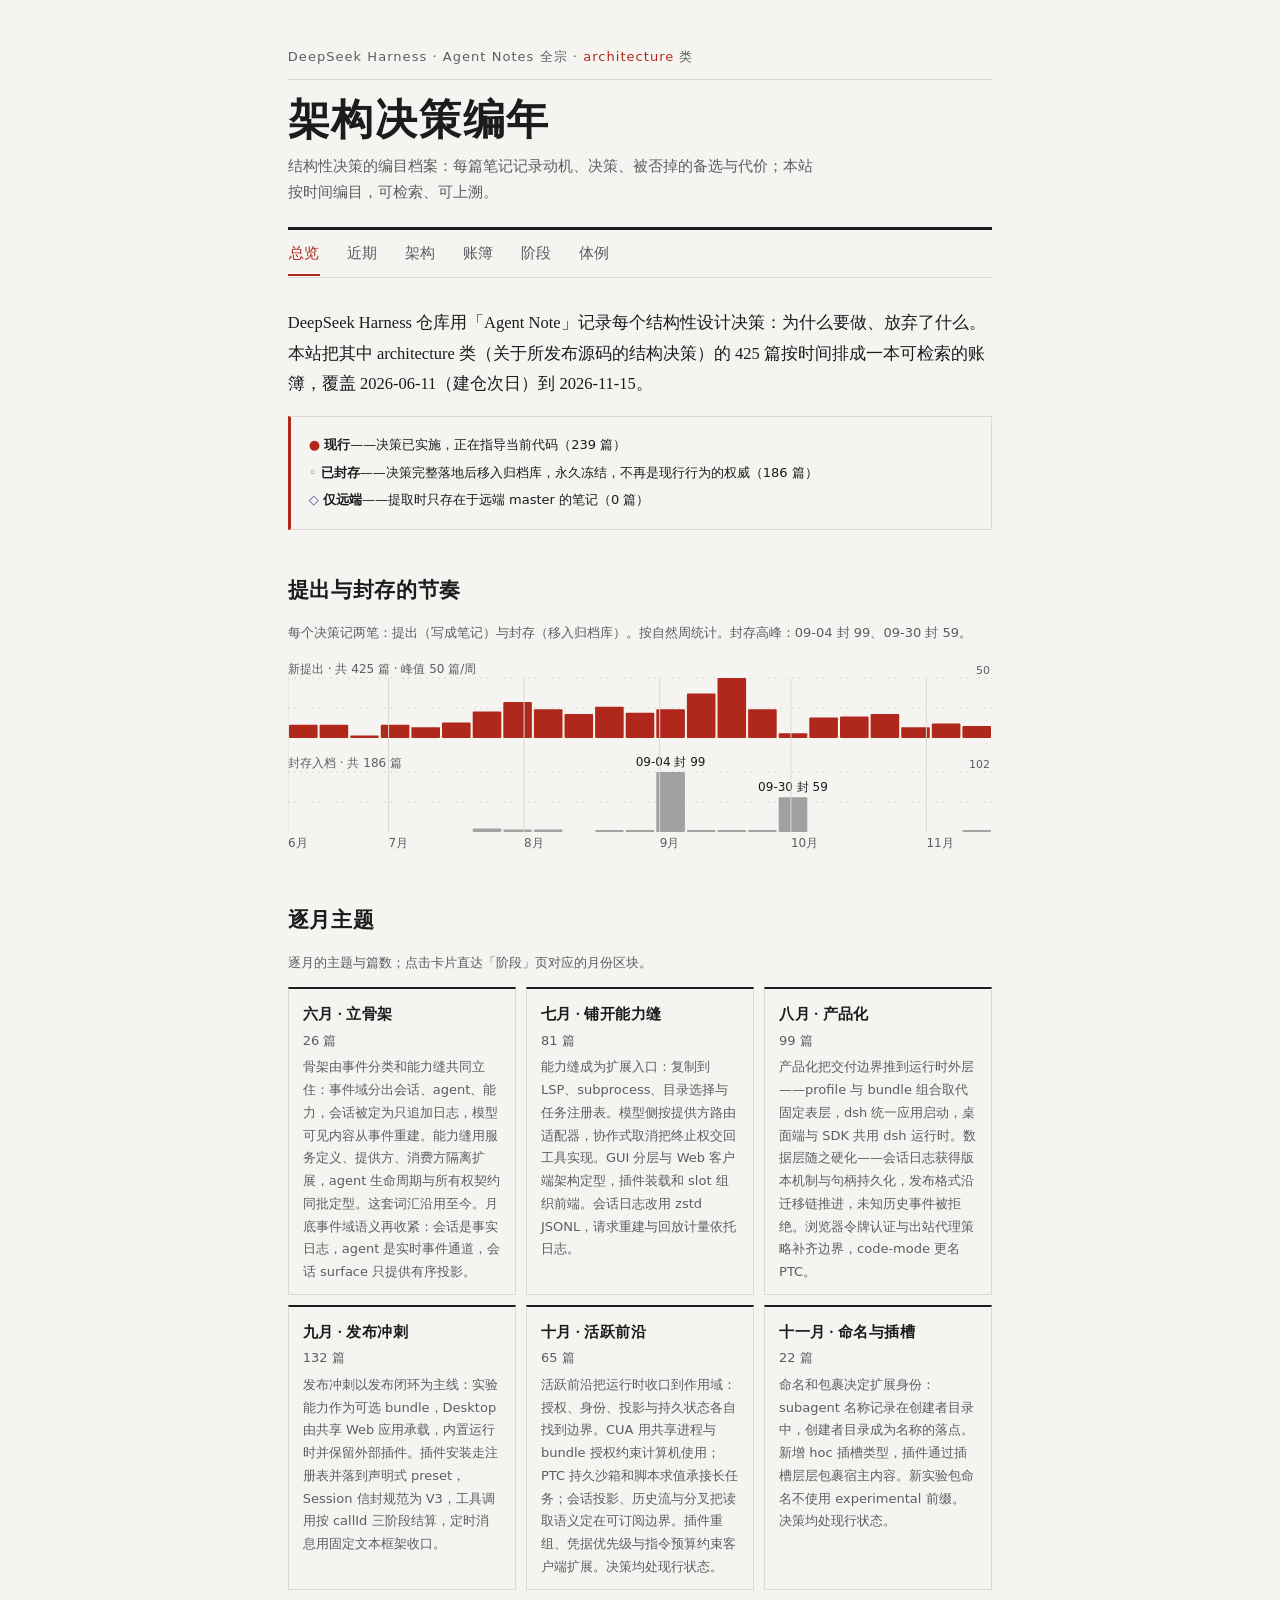
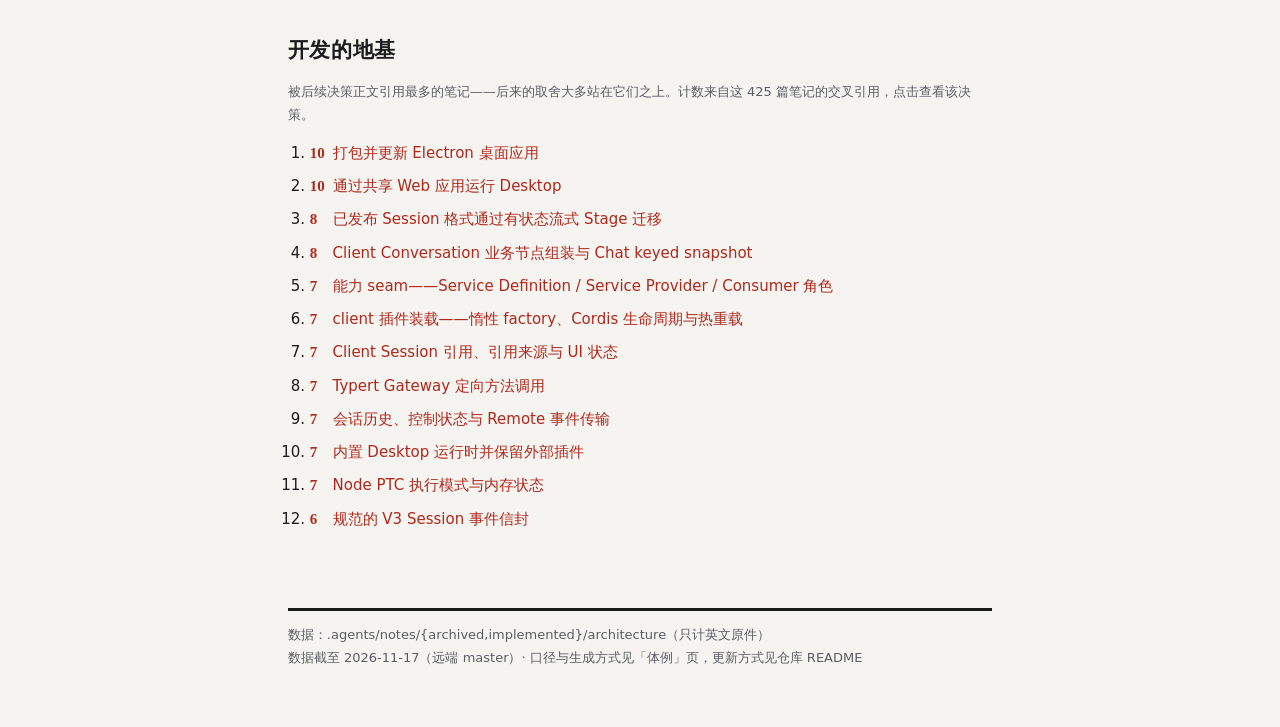
==== commit 4bc7a0f2: "sync: 上游笔记更新 2026-11-18" ====
--- a/site/index.html
+++ b/site/index.html
@@ -5,7 +5,7 @@
   <meta name="viewport" content="width=device-width, initial-scale=1">
   <meta name="description" content="">
   <title></title>
-  <link rel="stylesheet" href="css/styles.css?v=202611140126b">
+  <link rel="stylesheet" href="css/styles.css?v=202611180250b">
 </head>
 <body>
   <header class="site-head">
@@ -21,10 +21,10 @@
     <p id="slot-footer"></p>
   </footer>
   <script src="js/vendor/marked.min.js"></script>
-  <script src="js/data.js?v=202611140126b"></script>
-  <script src="js/data.zh.js?v=202611140126b"></script>
-  <script src="js/content.js?v=202611140126"></script>
+  <script src="js/data.js?v=202611180250b"></script>
+  <script src="js/data.zh.js?v=202611180250b"></script>
+  <script src="js/content.js?v=202611180250"></script>
   <script src="js/static.js"></script>
-  <script src="js/app.js?v=202611140126b"></script>
+  <script src="js/app.js?v=202611180250b"></script>
 </body>
 </html>
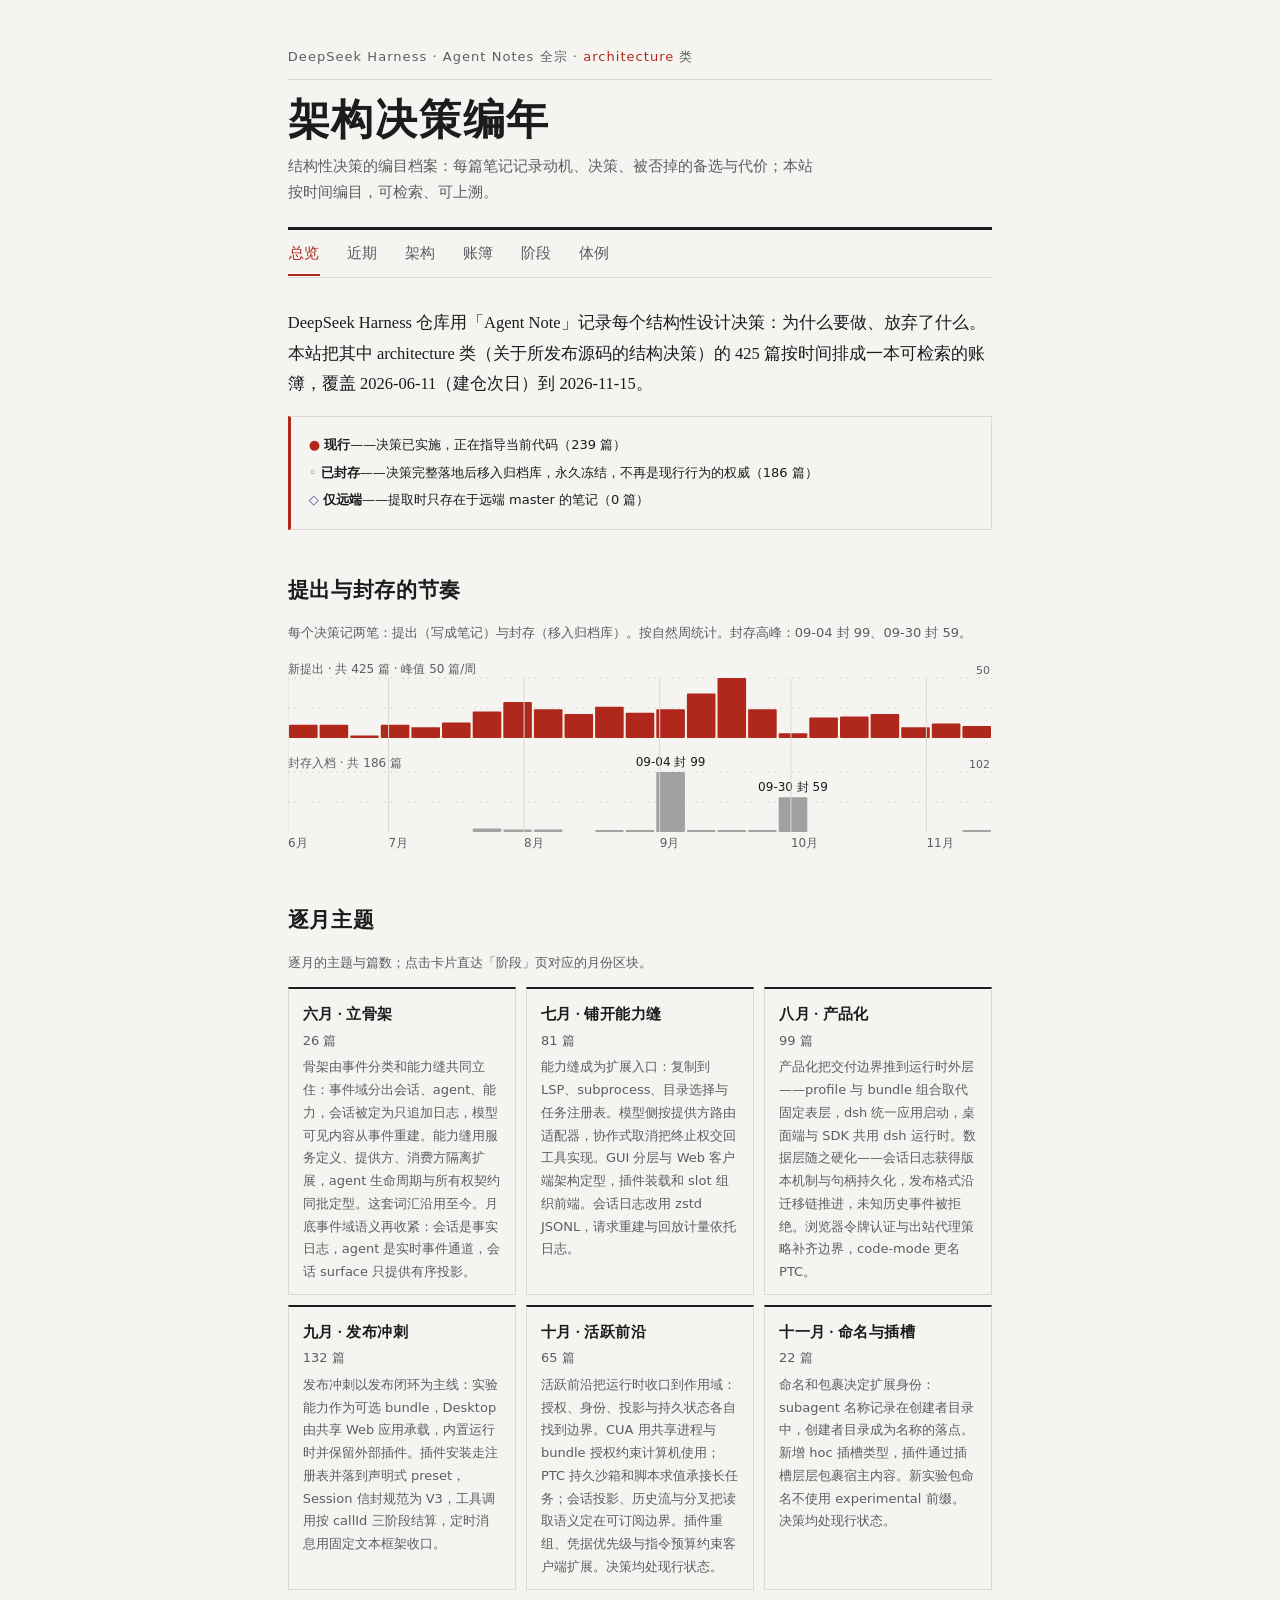
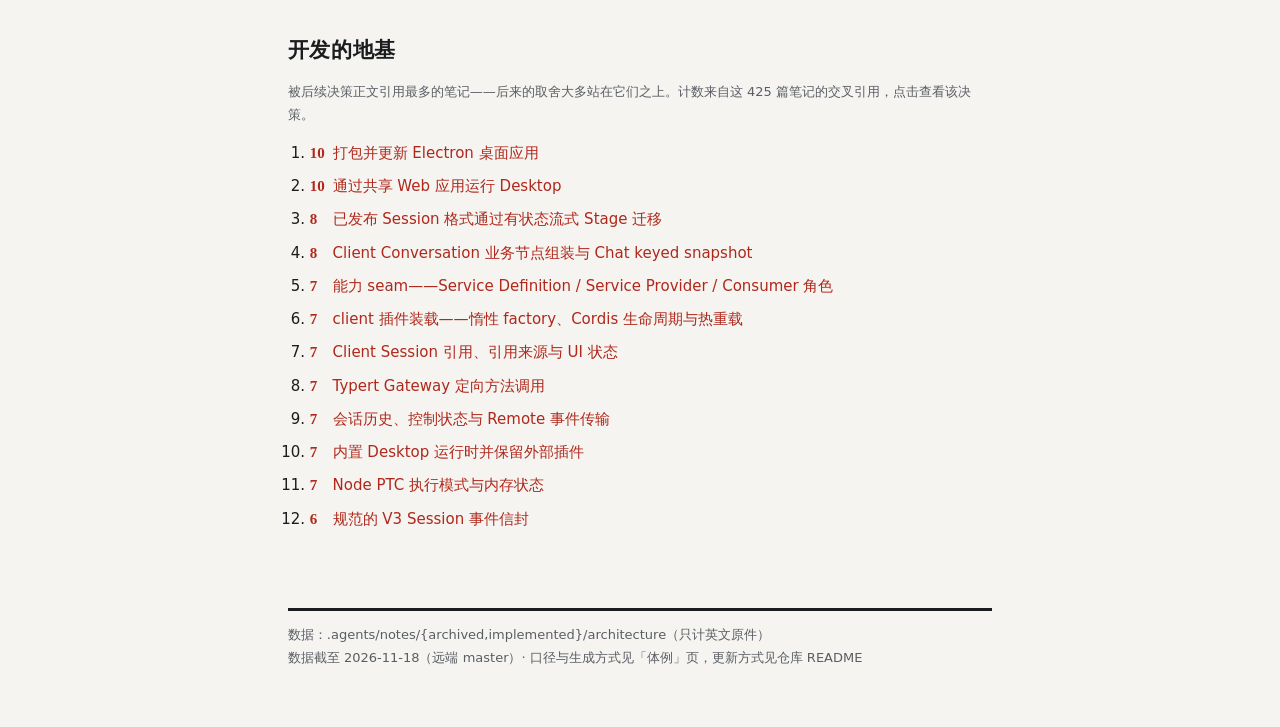
==== commit 700f36a6: "sync: 上游笔记更新 2026-11-19" ====
--- a/site/index.html
+++ b/site/index.html
@@ -5,7 +5,7 @@
   <meta name="viewport" content="width=device-width, initial-scale=1">
   <meta name="description" content="">
   <title></title>
-  <link rel="stylesheet" href="css/styles.css?v=202611180250b">
+  <link rel="stylesheet" href="css/styles.css?v=202611190221b">
 </head>
 <body>
   <header class="site-head">
@@ -21,10 +21,10 @@
     <p id="slot-footer"></p>
   </footer>
   <script src="js/vendor/marked.min.js"></script>
-  <script src="js/data.js?v=202611180250b"></script>
-  <script src="js/data.zh.js?v=202611180250b"></script>
-  <script src="js/content.js?v=202611180250"></script>
+  <script src="js/data.js?v=202611190221b"></script>
+  <script src="js/data.zh.js?v=202611190221b"></script>
+  <script src="js/content.js?v=202611190221"></script>
   <script src="js/static.js"></script>
-  <script src="js/app.js?v=202611180250b"></script>
+  <script src="js/app.js?v=202611190221b"></script>
 </body>
 </html>
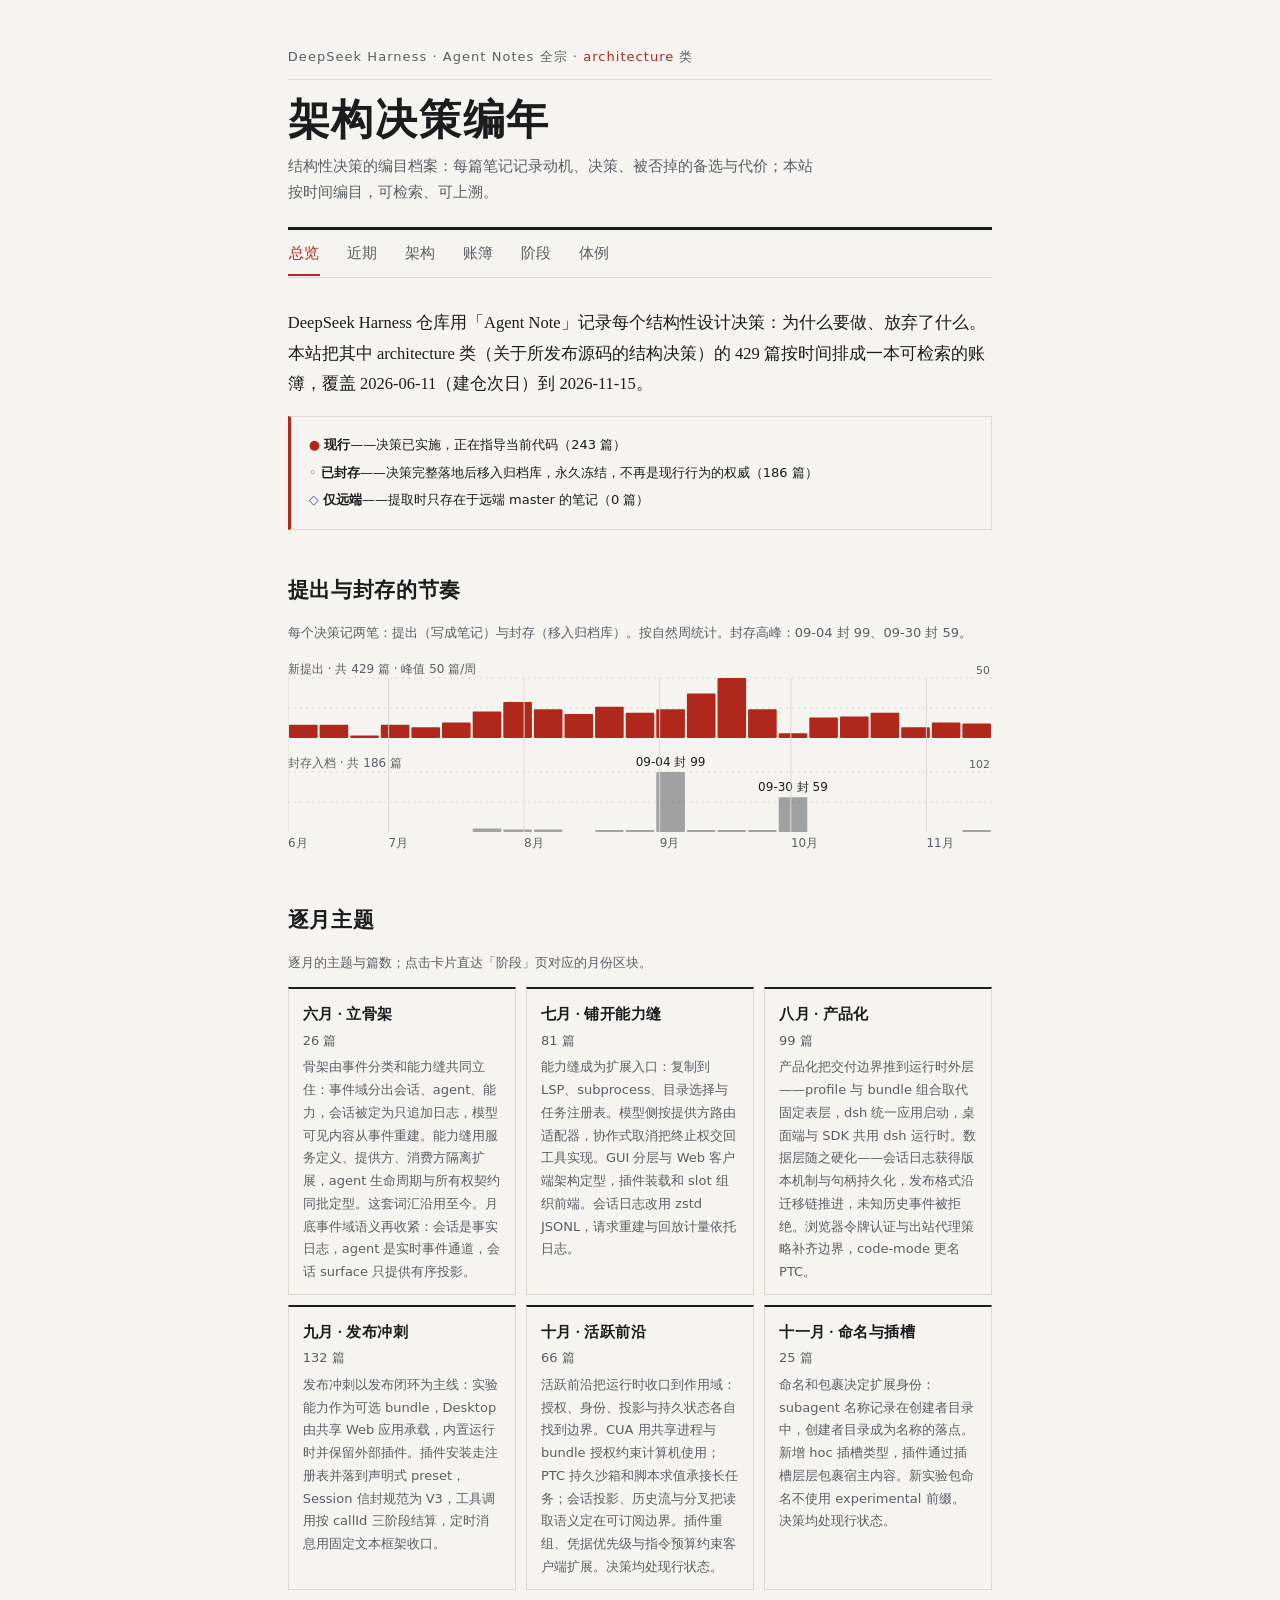
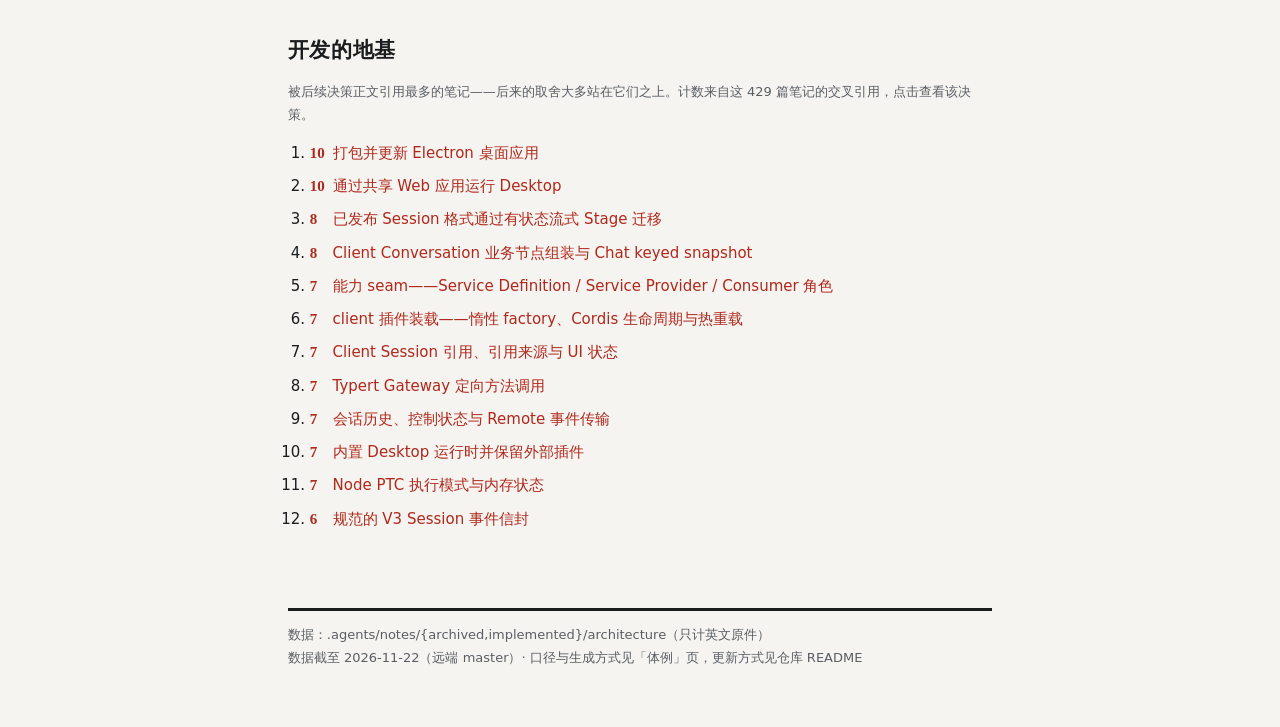
==== commit acca9ae3: "sync: 上游笔记更新 2026-11-23" ====
--- a/site/index.html
+++ b/site/index.html
@@ -5,7 +5,7 @@
   <meta name="viewport" content="width=device-width, initial-scale=1">
   <meta name="description" content="">
   <title></title>
-  <link rel="stylesheet" href="css/styles.css?v=202611190221b">
+  <link rel="stylesheet" href="css/styles.css?v=202611230131b">
 </head>
 <body>
   <header class="site-head">
@@ -21,10 +21,10 @@
     <p id="slot-footer"></p>
   </footer>
   <script src="js/vendor/marked.min.js"></script>
-  <script src="js/data.js?v=202611190221b"></script>
-  <script src="js/data.zh.js?v=202611190221b"></script>
-  <script src="js/content.js?v=202611190221"></script>
+  <script src="js/data.js?v=202611230131b"></script>
+  <script src="js/data.zh.js?v=202611230131b"></script>
+  <script src="js/content.js?v=202611230131"></script>
   <script src="js/static.js"></script>
-  <script src="js/app.js?v=202611190221b"></script>
+  <script src="js/app.js?v=202611230131b"></script>
 </body>
 </html>
